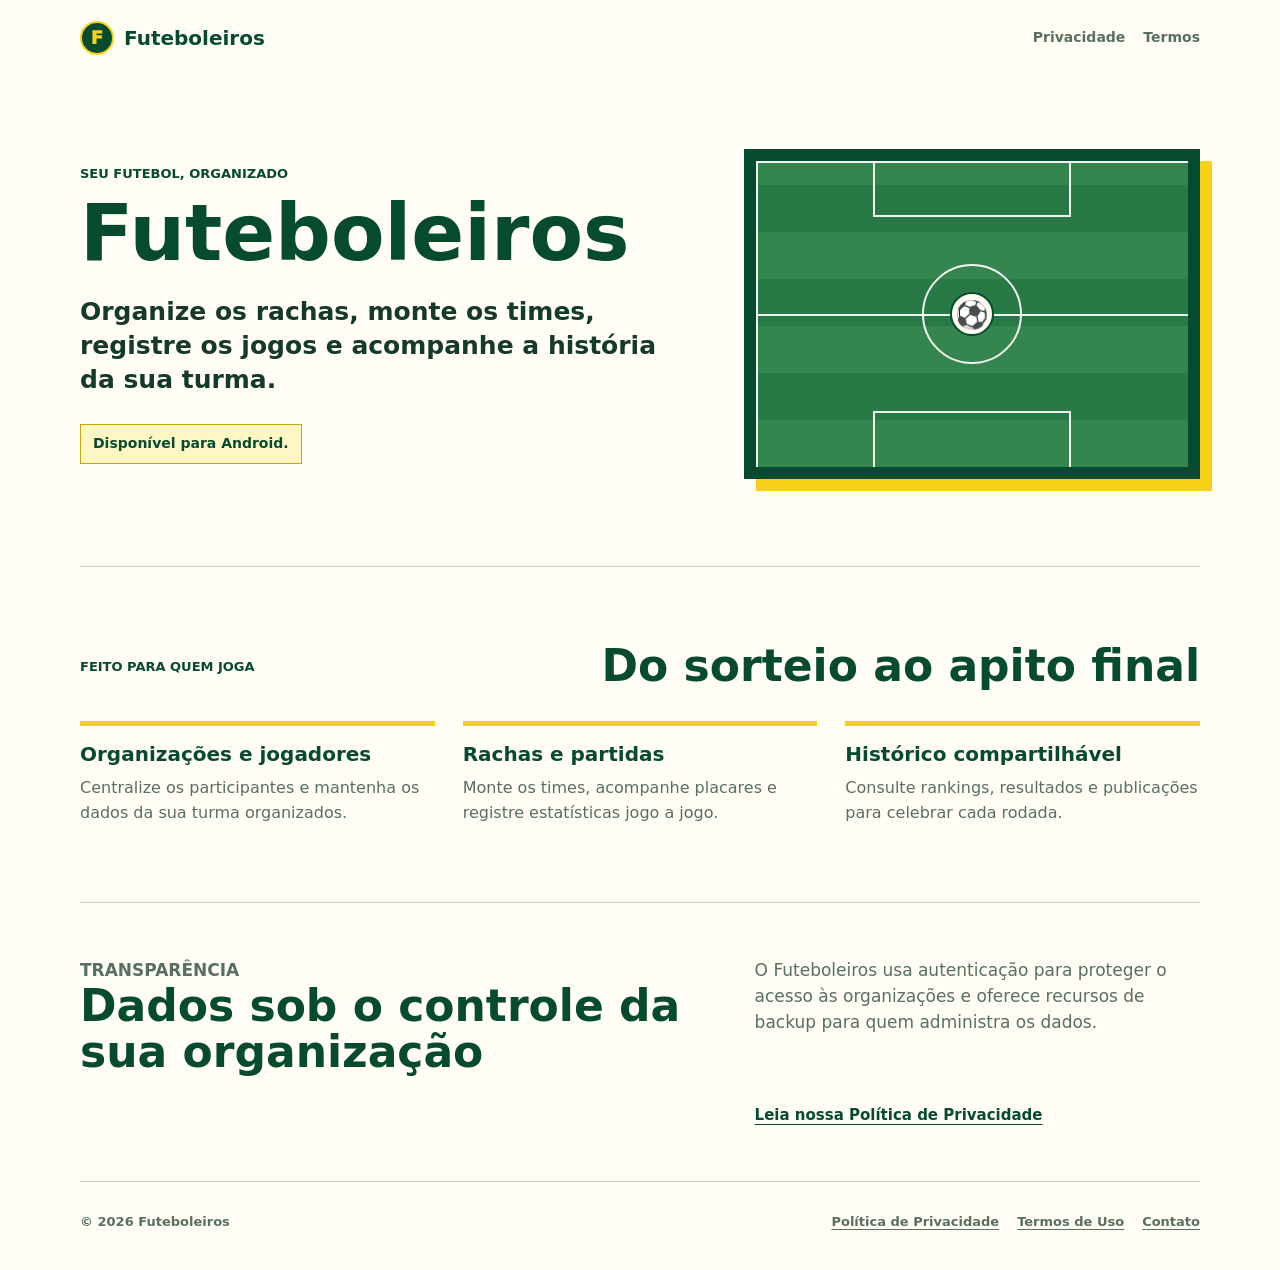
==== index.html @ 1cedb37d "cria site institucional e paginas legais" ====
<!doctype html>
<html lang="pt-BR">
<head>
  <meta charset="utf-8">
  <meta name="viewport" content="width=device-width, initial-scale=1">
  <meta name="description" content="Futeboleiros organiza rachas, times, partidas e estatísticas em um só lugar.">
  <title>Futeboleiros | Organize seu racha</title>
  <link rel="stylesheet" href="styles.css">
</head>
<body>
  <header class="site-header">
    <a class="brand" href="/" aria-label="Futeboleiros - início">
      <span class="brand-mark" aria-hidden="true">F</span>
      <span>Futeboleiros</span>
    </a>
    <nav aria-label="Navegação principal">
      <a href="/privacidade.html">Privacidade</a>
      <a href="/termos.html">Termos</a>
    </nav>
  </header>

  <main>
    <section class="hero" aria-labelledby="titulo-principal">
      <div class="hero-copy">
        <p class="eyebrow">Seu futebol, organizado</p>
        <h1 id="titulo-principal">Futeboleiros</h1>
        <p class="hero-text">Organize os rachas, monte os times, registre os jogos e acompanhe a história da sua turma.</p>
        <p class="availability">Disponível para Android.</p>
      </div>
      <div class="field-art" aria-hidden="true">
        <span class="field-center"></span>
        <span class="field-box field-box-top"></span>
        <span class="field-box field-box-bottom"></span>
        <span class="ball">⚽</span>
      </div>
    </section>

    <section class="content-band" aria-labelledby="como-funciona">
      <div class="section-heading">
        <p class="eyebrow">Feito para quem joga</p>
        <h2 id="como-funciona">Do sorteio ao apito final</h2>
      </div>
      <div class="feature-grid">
        <article>
          <h3>Organizações e jogadores</h3>
          <p>Centralize os participantes e mantenha os dados da sua turma organizados.</p>
        </article>
        <article>
          <h3>Rachas e partidas</h3>
          <p>Monte os times, acompanhe placares e registre estatísticas jogo a jogo.</p>
        </article>
        <article>
          <h3>Histórico compartilhável</h3>
          <p>Consulte rankings, resultados e publicações para celebrar cada rodada.</p>
        </article>
      </div>
    </section>

    <section class="trust-band" aria-labelledby="dados-seguros">
      <div>
        <p class="eyebrow">Transparência</p>
        <h2 id="dados-seguros">Dados sob o controle da sua organização</h2>
      </div>
      <p>O Futeboleiros usa autenticação para proteger o acesso às organizações e oferece recursos de backup para quem administra os dados.</p>
      <a class="text-link" href="/privacidade.html">Leia nossa Política de Privacidade</a>
    </section>
  </main>

  <footer class="site-footer">
    <span>© <span id="year"></span> Futeboleiros</span>
    <div>
      <a href="/privacidade.html">Política de Privacidade</a>
      <a href="/termos.html">Termos de Uso</a>
      <a href="mailto:Futiboleiros2k20@gmail.com">Contato</a>
    </div>
  </footer>
  <script>document.getElementById('year').textContent = new Date().getFullYear();</script>
</body>
</html>
---- styles.css ----
:root {
  --green: #064b2f;
  --green-strong: #043721;
  --green-soft: #dceccf;
  --gold: #f7d117;
  --gold-dark: #c8a900;
  --paper: #fffdf4;
  --ink: #153a29;
  --muted: #587062;
  --line: #c9d5ba;
}

* { box-sizing: border-box; }
html { background: var(--paper); -webkit-text-size-adjust: 100%; }
body { margin: 0; color: var(--ink); background: var(--paper); font-family: Inter, ui-sans-serif, system-ui, -apple-system, BlinkMacSystemFont, "Segoe UI", sans-serif; line-height: 1.55; }
a { color: inherit; }
.site-header, .site-footer, .hero, .content-band, .trust-band, .legal-page { width: min(1120px, calc(100% - 40px)); margin-inline: auto; }
.site-header { min-height: 76px; display: flex; align-items: center; justify-content: space-between; gap: 20px; }
.brand { display: inline-flex; align-items: center; gap: 10px; color: var(--green); text-decoration: none; font-size: 20px; font-weight: 900; }
.brand-mark { display: grid; width: 34px; height: 34px; place-items: center; background: var(--green); color: var(--gold); border: 2px solid var(--gold); border-radius: 50%; font-size: 18px; font-weight: 950; }
nav { display: flex; align-items: center; gap: 18px; }
nav a { color: var(--muted); font-size: 14px; font-weight: 800; text-decoration: none; }
nav a:hover, nav a[aria-current="page"] { color: var(--green); text-decoration: underline; text-underline-offset: 4px; }
.hero { display: grid; grid-template-columns: minmax(0, 1.15fr) minmax(280px, 0.85fr); gap: 48px; align-items: center; min-height: 490px; padding: 58px 0 72px; }
.eyebrow { margin: 0 0 12px; color: var(--green); font-size: 13px; font-weight: 900; letter-spacing: 0; text-transform: uppercase; }
h1, h2, h3, p { overflow-wrap: anywhere; }
h1 { max-width: 720px; margin: 0; color: var(--green); font-size: clamp(44px, 7vw, 78px); line-height: 0.96; letter-spacing: 0; }
.hero-text { max-width: 590px; margin: 24px 0 0; color: var(--ink); font-size: clamp(19px, 2.4vw, 25px); font-weight: 650; line-height: 1.35; }
.availability { display: inline-block; margin: 28px 0 0; padding: 8px 12px; border: 1px solid var(--gold-dark); color: var(--green); background: #fff7c3; font-size: 14px; font-weight: 850; }
.field-art { position: relative; min-height: 330px; overflow: hidden; border: 12px solid var(--green); background: repeating-linear-gradient(0deg, #34864e 0 47px, #287946 47px 94px); box-shadow: 12px 12px 0 var(--gold); }
.field-art::before, .field-art::after { position: absolute; left: 0; width: 100%; content: ""; border-top: 2px solid rgba(255, 255, 255, 0.92); }
.field-art::before { top: 50%; }
.field-art::after { top: 0; height: 100%; border: 2px solid rgba(255, 255, 255, 0.92); border-bottom: 0; }
.field-center { position: absolute; top: calc(50% - 50px); left: calc(50% - 50px); width: 100px; height: 100px; border: 2px solid rgba(255, 255, 255, 0.92); border-radius: 50%; }
.field-box { position: absolute; left: 27%; width: 46%; height: 58px; border: 2px solid rgba(255, 255, 255, 0.92); }
.field-box-top { top: -2px; border-top: 0; }
.field-box-bottom { bottom: -2px; border-bottom: 0; }
.ball { position: absolute; z-index: 1; top: calc(50% - 22px); left: calc(50% - 22px); display: grid; width: 44px; height: 44px; place-items: center; background: var(--paper); border: 2px solid var(--green); border-radius: 50%; font-size: 27px; }
.content-band { padding: 76px 0; border-top: 1px solid var(--line); }
.section-heading { display: flex; align-items: end; justify-content: space-between; gap: 30px; margin-bottom: 32px; }
h2 { margin: 0; color: var(--green); font-size: clamp(28px, 4vw, 44px); line-height: 1.05; letter-spacing: 0; }
.feature-grid { display: grid; grid-template-columns: repeat(3, minmax(0, 1fr)); gap: 28px; }
.feature-grid article { min-width: 0; padding-top: 16px; border-top: 5px solid var(--gold); }
h3 { margin: 0; color: var(--green); font-size: 20px; line-height: 1.2; }
.feature-grid p { margin: 10px 0 0; color: var(--muted); font-size: 16px; }
.trust-band { display: grid; grid-template-columns: minmax(0, 1fr) minmax(230px, 0.72fr); gap: 28px 56px; padding: 54px 0; border-top: 1px solid var(--line); }
.trust-band p { margin: 0; color: var(--muted); font-size: 17px; }
.text-link { grid-column: 2; width: fit-content; color: var(--green); font-size: 15px; font-weight: 900; text-underline-offset: 4px; }
.site-footer { display: flex; justify-content: space-between; gap: 18px; padding: 30px 0 38px; border-top: 1px solid var(--line); color: var(--muted); font-size: 13px; font-weight: 700; }
.site-footer div { display: flex; flex-wrap: wrap; gap: 8px 18px; }
.site-footer a { text-underline-offset: 3px; }
.legal-page { max-width: 820px; padding: 58px 0 78px; }
.legal-page h1 { max-width: none; font-size: clamp(38px, 6vw, 62px); }
.lead { max-width: 700px; margin: 22px 0 0; color: var(--ink); font-size: 20px; font-weight: 650; }
.updated { margin: 10px 0 38px; color: var(--muted); font-size: 14px; font-weight: 700; }
.legal-page section { padding: 24px 0; border-top: 1px solid var(--line); }
.legal-page section h2 { font-size: 23px; }
.legal-page section p { margin: 10px 0 0; color: #315341; font-size: 16px; }
.legal-page section a { color: var(--green); font-weight: 800; }
@media (max-width: 720px) {
  .site-header, .site-footer, .hero, .content-band, .trust-band, .legal-page { width: min(100% - 28px, 1120px); }
  .site-header { min-height: 66px; }
  .brand { font-size: 18px; }
  nav { gap: 12px; }
  nav a { font-size: 13px; }
  .hero { grid-template-columns: 1fr; gap: 32px; min-height: auto; padding: 42px 0 56px; }
  .field-art { min-height: 260px; box-shadow: 8px 8px 0 var(--gold); }
  .feature-grid, .trust-band { grid-template-columns: 1fr; }
  .feature-grid { gap: 24px; }
  .content-band { padding: 55px 0; }
  .trust-band { padding: 42px 0; }
  .text-link { grid-column: auto; }
  .site-footer { flex-direction: column; }
  .legal-page { padding: 42px 0 56px; }
}
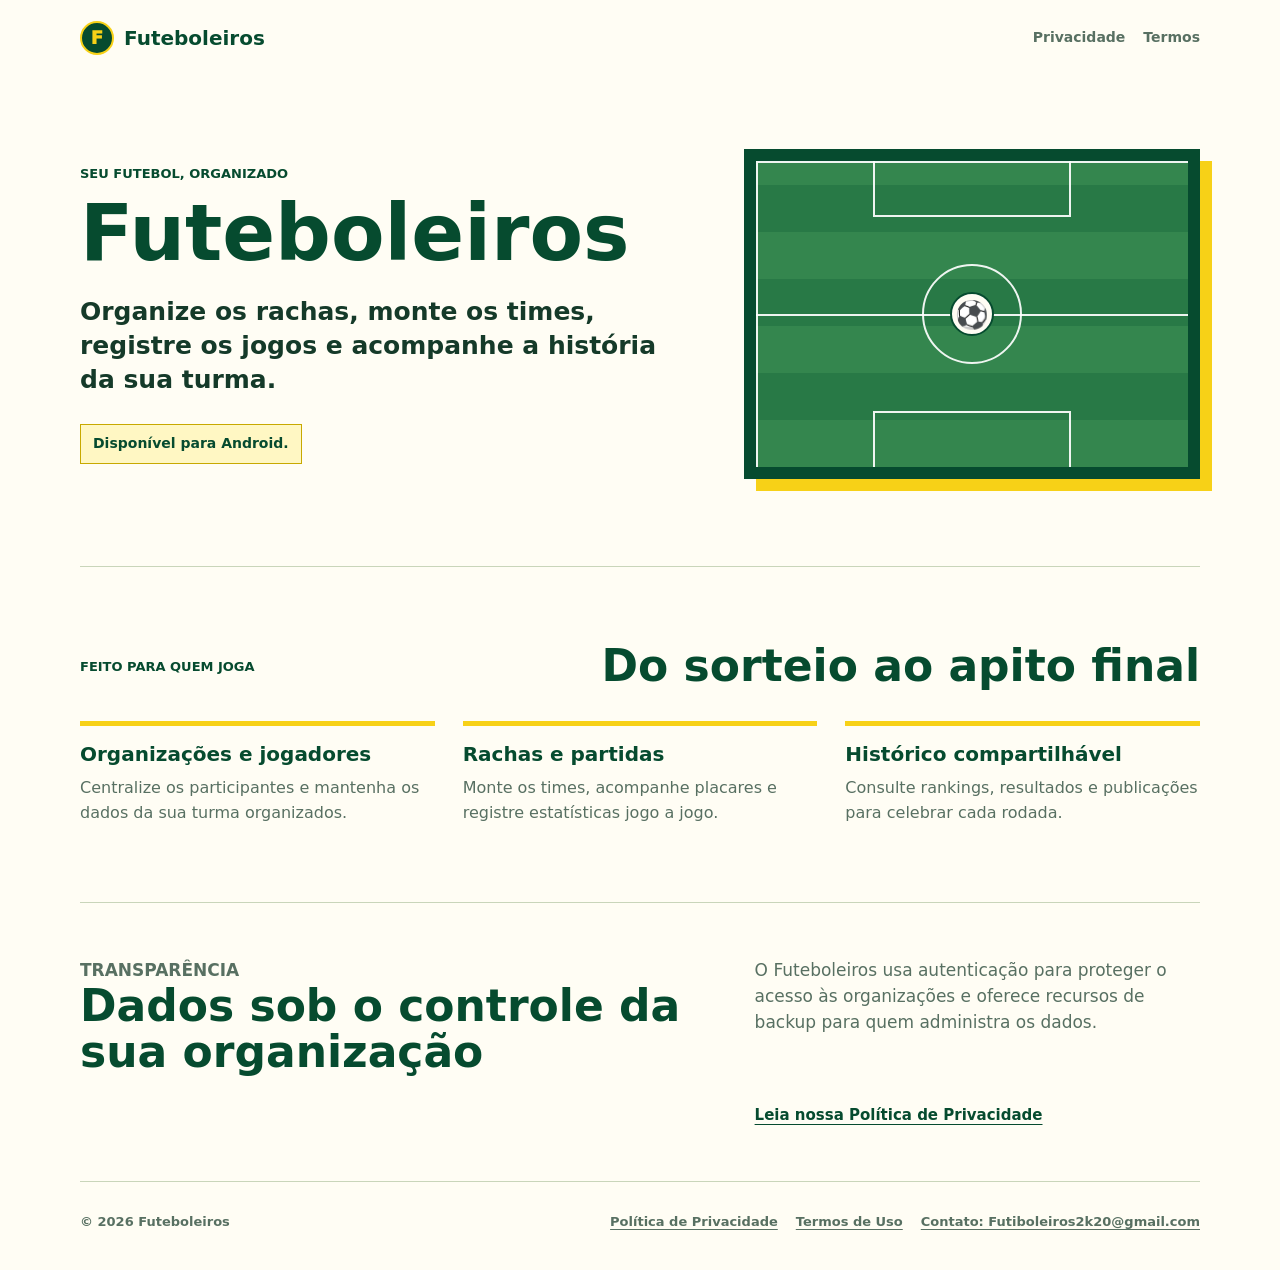
==== commit 60cbf4d4: "corrige links do site institucional" ====
--- a/index.html
+++ b/index.html
@@ -9,13 +9,13 @@
 </head>
 <body>
   <header class="site-header">
-    <a class="brand" href="/" aria-label="Futeboleiros - início">
+    <a class="brand" href="./" aria-label="Futeboleiros - início">
       <span class="brand-mark" aria-hidden="true">F</span>
       <span>Futeboleiros</span>
     </a>
     <nav aria-label="Navegação principal">
-      <a href="/privacidade.html">Privacidade</a>
-      <a href="/termos.html">Termos</a>
+      <a href="privacidade.html">Privacidade</a>
+      <a href="termos.html">Termos</a>
     </nav>
   </header>
 
@@ -62,16 +62,16 @@
         <h2 id="dados-seguros">Dados sob o controle da sua organização</h2>
       </div>
       <p>O Futeboleiros usa autenticação para proteger o acesso às organizações e oferece recursos de backup para quem administra os dados.</p>
-      <a class="text-link" href="/privacidade.html">Leia nossa Política de Privacidade</a>
+      <a class="text-link" href="privacidade.html">Leia nossa Política de Privacidade</a>
     </section>
   </main>
 
   <footer class="site-footer">
     <span>© <span id="year"></span> Futeboleiros</span>
     <div>
-      <a href="/privacidade.html">Política de Privacidade</a>
-      <a href="/termos.html">Termos de Uso</a>
-      <a href="mailto:Futiboleiros2k20@gmail.com">Contato</a>
+      <a href="privacidade.html">Política de Privacidade</a>
+      <a href="termos.html">Termos de Uso</a>
+      <a href="mailto:Futiboleiros2k20@gmail.com">Contato: Futiboleiros2k20@gmail.com</a>
     </div>
   </footer>
   <script>document.getElementById('year').textContent = new Date().getFullYear();</script>
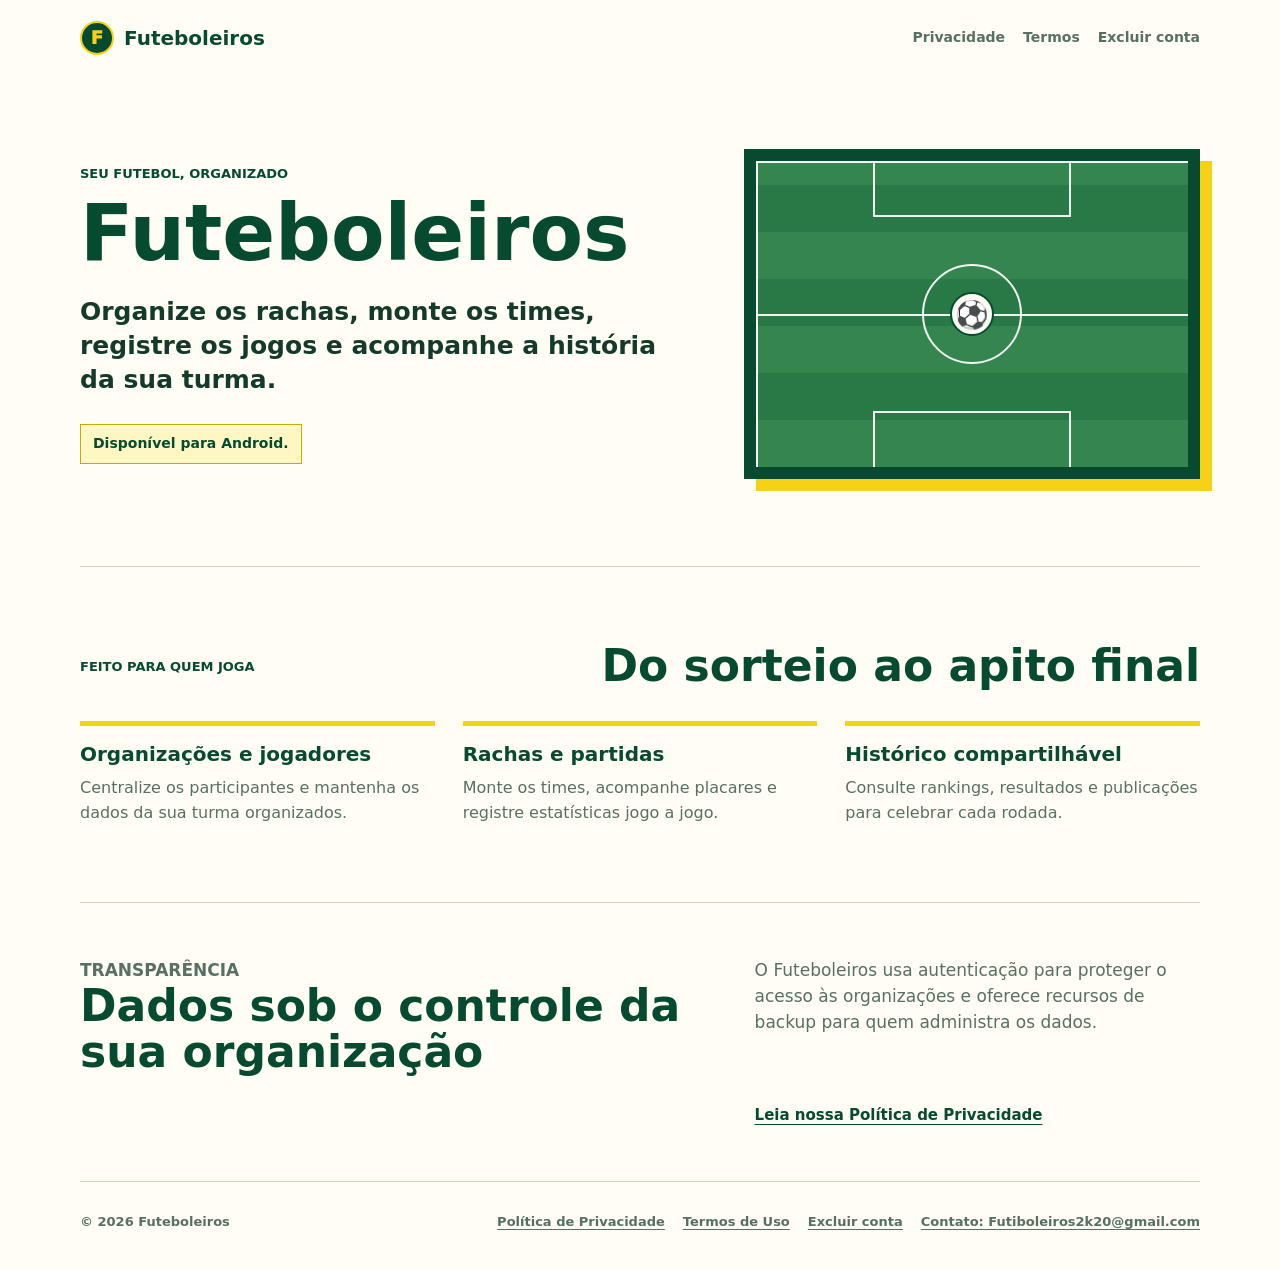
==== commit f2e8be6b: "adiciona pagina publica de exclusao de conta" ====
--- a/index.html
+++ b/index.html
@@ -16,6 +16,7 @@
     <nav aria-label="Navegação principal">
       <a href="privacidade.html">Privacidade</a>
       <a href="termos.html">Termos</a>
+      <a href="excluir-conta.html">Excluir conta</a>
     </nav>
   </header>
 
@@ -71,6 +72,7 @@
     <div>
       <a href="privacidade.html">Política de Privacidade</a>
       <a href="termos.html">Termos de Uso</a>
+      <a href="excluir-conta.html">Excluir conta</a>
       <a href="mailto:Futiboleiros2k20@gmail.com">Contato: Futiboleiros2k20@gmail.com</a>
     </div>
   </footer>
